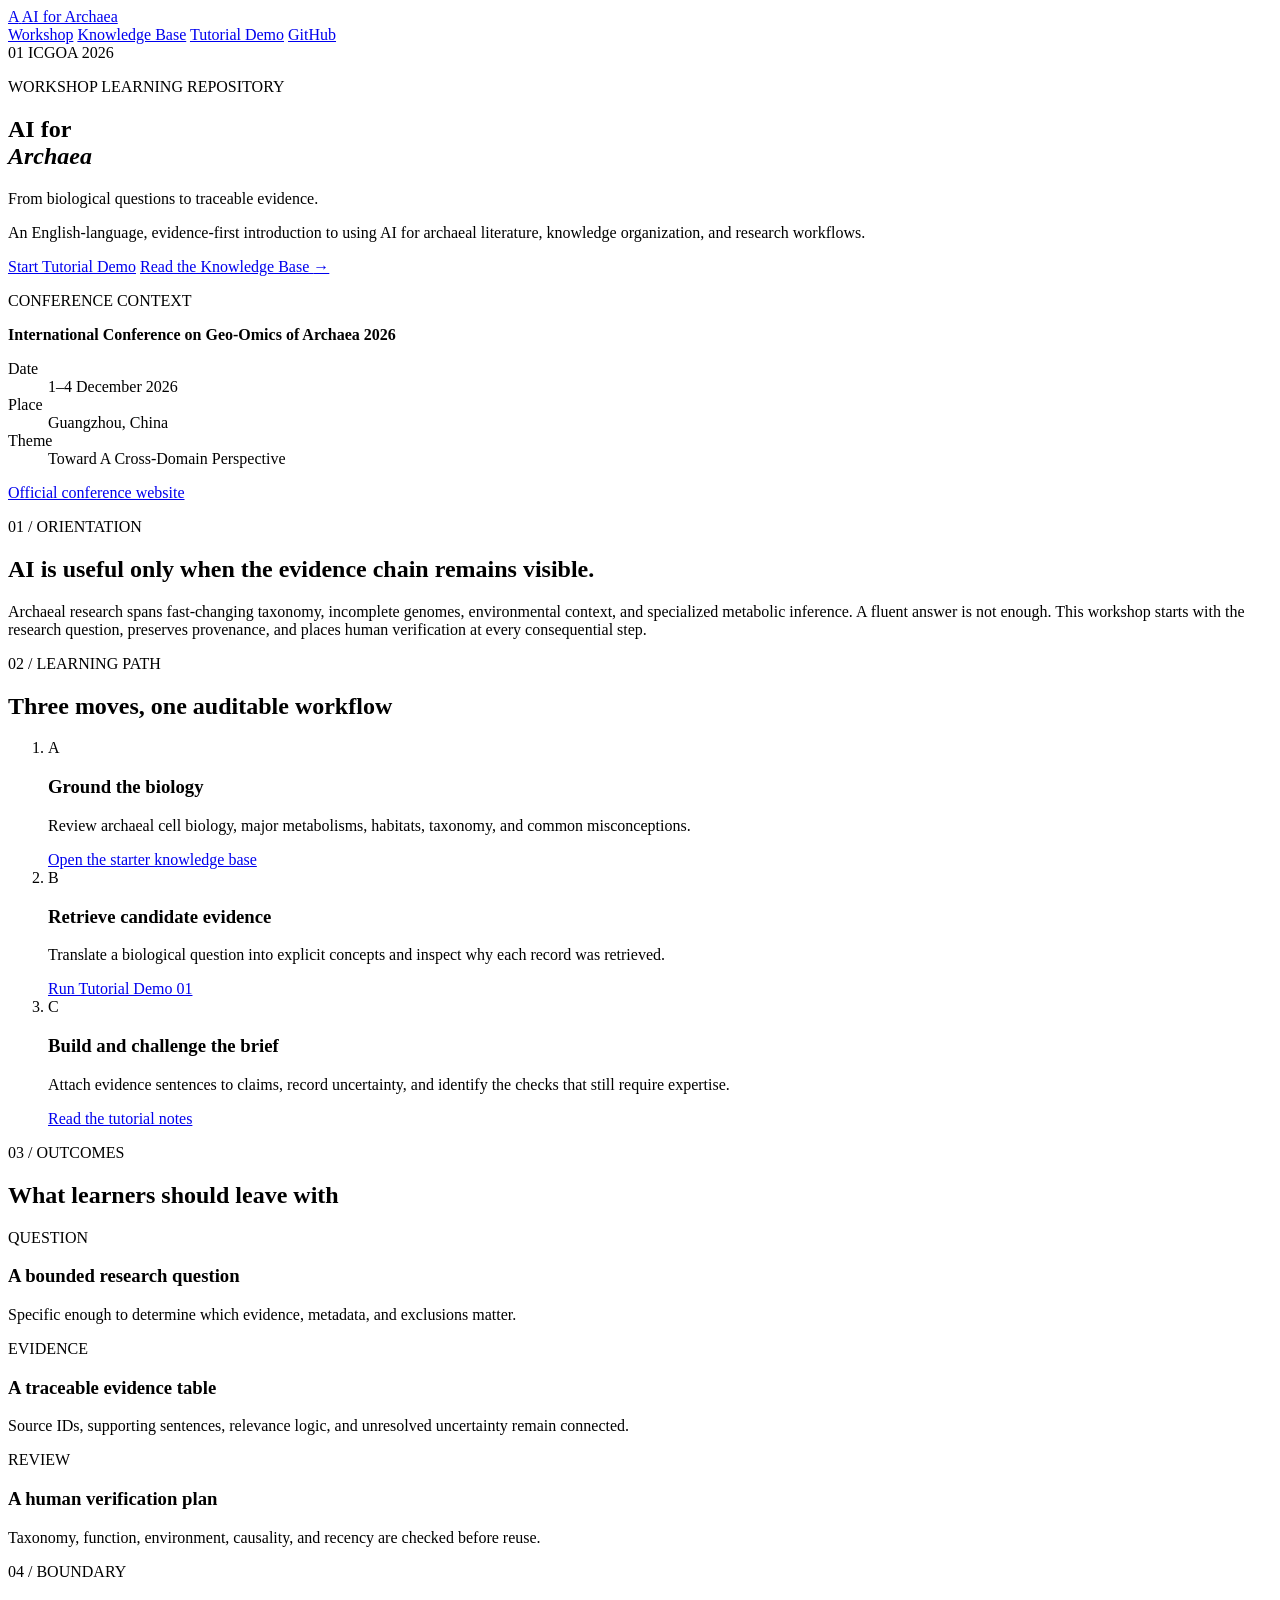
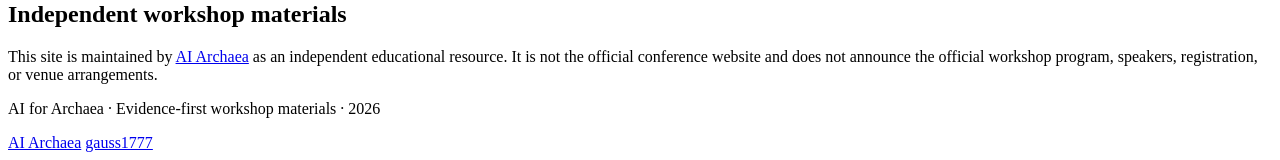
==== index.html @ 17622085 "Add workshop landing page" ====
<!doctype html>
<html lang="en">
<head>
  <meta charset="utf-8">
  <meta name="viewport" content="width=device-width, initial-scale=1">
  <meta name="description" content="AI for Archaea: an evidence-first workshop learning repository connected to the themes of ICGOA 2026.">
  <title>AI for Archaea · ICGOA 2026 Workshop</title>
  <link rel="stylesheet" href="assets/style.css">
</head>
<body>
  <header class="site-header">
    <a class="wordmark" href="index.html">
      <span class="wordmark-mark" aria-hidden="true">A</span>
      <span>AI for Archaea</span>
    </a>
    <nav aria-label="Primary navigation">
      <a class="current" href="index.html">Workshop</a>
      <a href="knowledge-base.html">Knowledge Base</a>
      <a href="tutorial-demo.html">Tutorial Demo</a>
      <a href="https://github.com/gauss1777/icgoa_2026_ai_for_archaea_workshop">GitHub</a>
    </nav>
  </header>

  <main>
    <section class="hero">
      <div class="hero-rail" aria-hidden="true">
        <span>01</span>
        <span>ICGOA 2026</span>
      </div>
      <div class="hero-copy">
        <p class="eyebrow">WORKSHOP LEARNING REPOSITORY</p>
        <h1>AI for<br><em>Archaea</em></h1>
        <p class="hero-lead">From biological questions to traceable evidence.</p>
        <p class="hero-summary">An English-language, evidence-first introduction to using AI for archaeal literature, knowledge organization, and research workflows.</p>
        <div class="hero-actions">
          <a class="button primary" href="tutorial-demo.html">Start Tutorial Demo</a>
          <a class="button text-button" href="knowledge-base.html">Read the Knowledge Base <span aria-hidden="true">→</span></a>
        </div>
      </div>
      <aside class="conference-note">
        <p class="note-label">CONFERENCE CONTEXT</p>
        <p><strong>International Conference on Geo-Omics of Archaea 2026</strong></p>
        <dl>
          <div><dt>Date</dt><dd>1–4 December 2026</dd></div>
          <div><dt>Place</dt><dd>Guangzhou, China</dd></div>
          <div><dt>Theme</dt><dd>Toward A Cross-Domain Perspective</dd></div>
        </dl>
        <a href="https://www.icgoa2026.com/">Official conference website</a>
      </aside>
    </section>

    <section class="manifesto section-shell">
      <p class="section-number">01 / ORIENTATION</p>
      <div>
        <h2>AI is useful only when the evidence chain remains visible.</h2>
        <p>Archaeal research spans fast-changing taxonomy, incomplete genomes, environmental context, and specialized metabolic inference. A fluent answer is not enough. This workshop starts with the research question, preserves provenance, and places human verification at every consequential step.</p>
      </div>
    </section>

    <section class="learning-path section-shell">
      <p class="section-number">02 / LEARNING PATH</p>
      <div>
        <h2>Three moves, one auditable workflow</h2>
        <ol class="path-list">
          <li>
            <span class="path-index">A</span>
            <div>
              <h3>Ground the biology</h3>
              <p>Review archaeal cell biology, major metabolisms, habitats, taxonomy, and common misconceptions.</p>
              <a href="knowledge-base.html">Open the starter knowledge base</a>
            </div>
          </li>
          <li>
            <span class="path-index">B</span>
            <div>
              <h3>Retrieve candidate evidence</h3>
              <p>Translate a biological question into explicit concepts and inspect why each record was retrieved.</p>
              <a href="tutorial-demo.html">Run Tutorial Demo 01</a>
            </div>
          </li>
          <li>
            <span class="path-index">C</span>
            <div>
              <h3>Build and challenge the brief</h3>
              <p>Attach evidence sentences to claims, record uncertainty, and identify the checks that still require expertise.</p>
              <a href="tutorials/demo-01-literature-triage/README.md">Read the tutorial notes</a>
            </div>
          </li>
        </ol>
      </div>
    </section>

    <section class="outcomes section-shell">
      <p class="section-number">03 / OUTCOMES</p>
      <div>
        <h2>What learners should leave with</h2>
        <div class="outcome-grid">
          <article>
            <span>QUESTION</span>
            <h3>A bounded research question</h3>
            <p>Specific enough to determine which evidence, metadata, and exclusions matter.</p>
          </article>
          <article>
            <span>EVIDENCE</span>
            <h3>A traceable evidence table</h3>
            <p>Source IDs, supporting sentences, relevance logic, and unresolved uncertainty remain connected.</p>
          </article>
          <article>
            <span>REVIEW</span>
            <h3>A human verification plan</h3>
            <p>Taxonomy, function, environment, causality, and recency are checked before reuse.</p>
          </article>
        </div>
      </div>
    </section>

    <section class="boundary section-shell">
      <p class="section-number">04 / BOUNDARY</p>
      <div>
        <h2>Independent workshop materials</h2>
        <p>This site is maintained by <a href="https://gauss1777.github.io/">AI Archaea</a> as an independent educational resource. It is not the official conference website and does not announce the official workshop program, speakers, registration, or venue arrangements.</p>
      </div>
    </section>
  </main>

  <footer>
    <p>AI for Archaea · Evidence-first workshop materials · 2026</p>
    <div>
      <a href="https://gauss1777.github.io/">AI Archaea</a>
      <a href="https://github.com/gauss1777">gauss1777</a>
    </div>
  </footer>
</body>
</html>
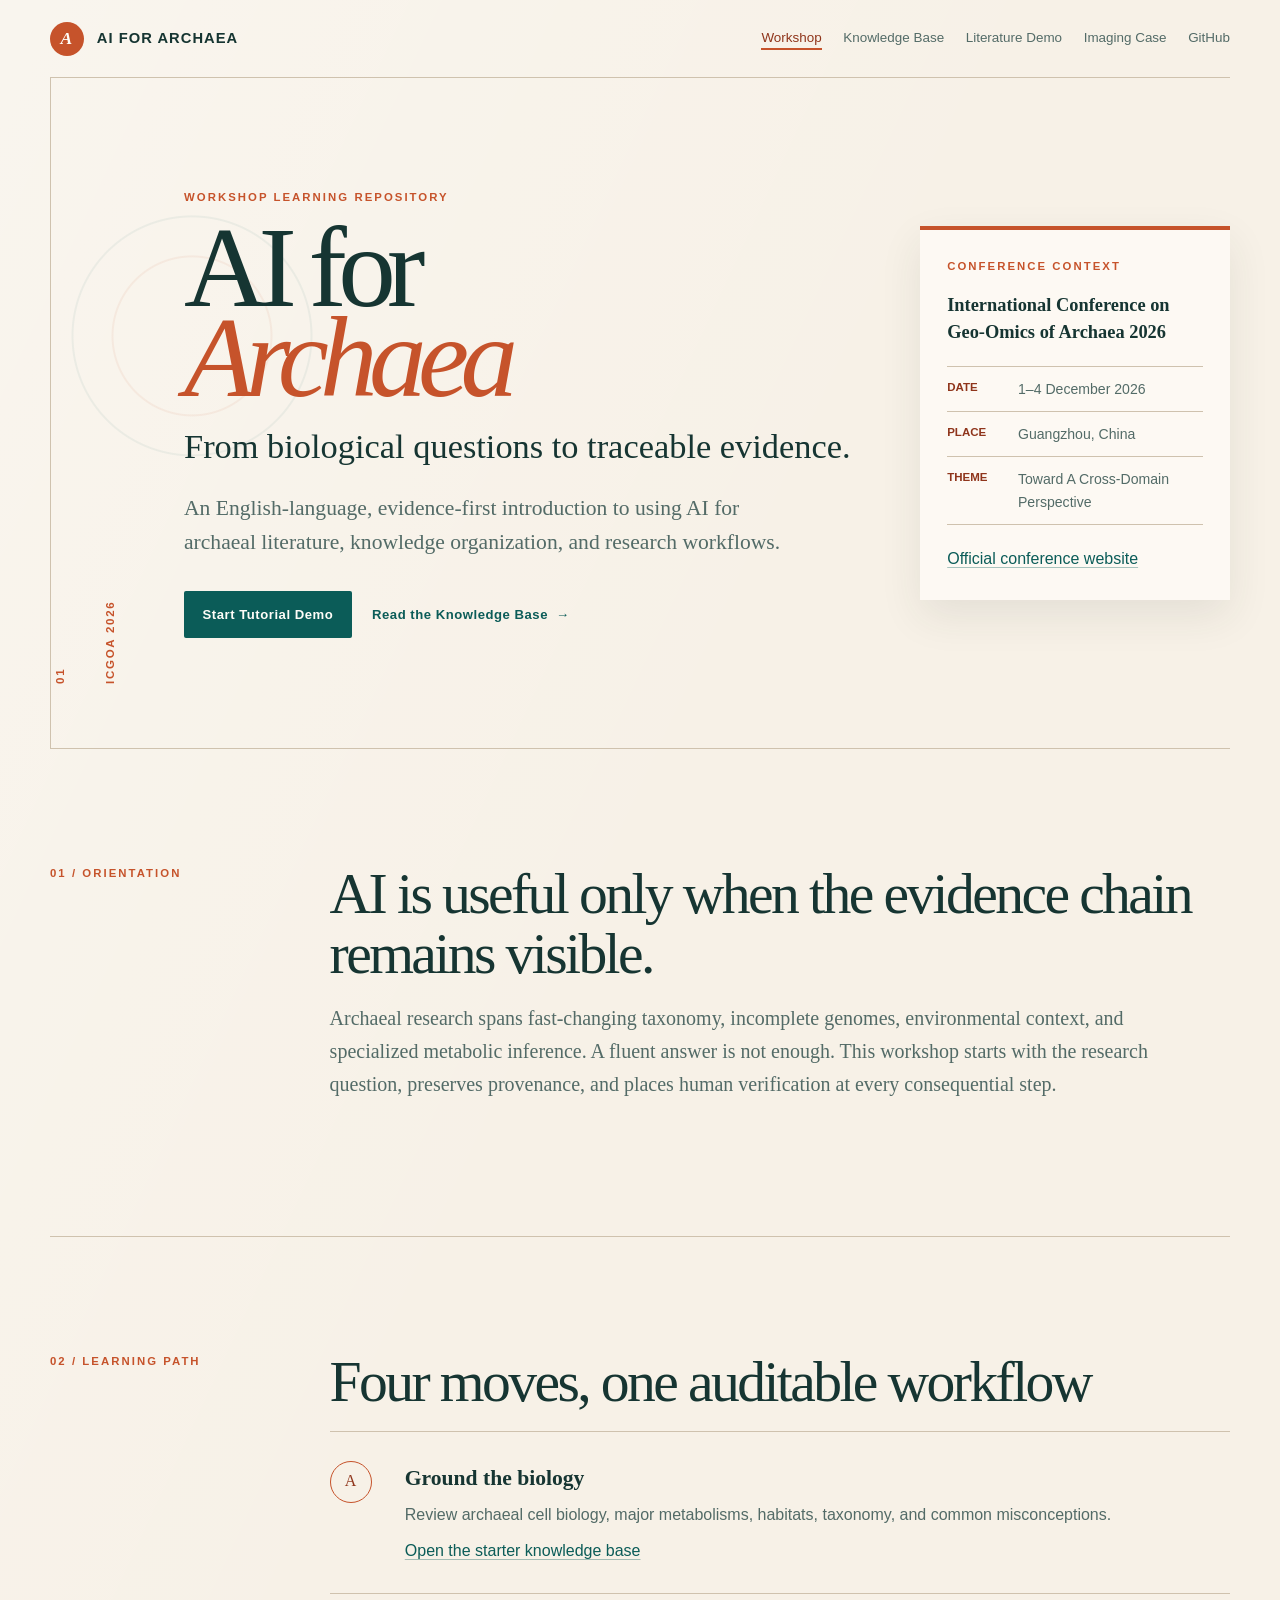
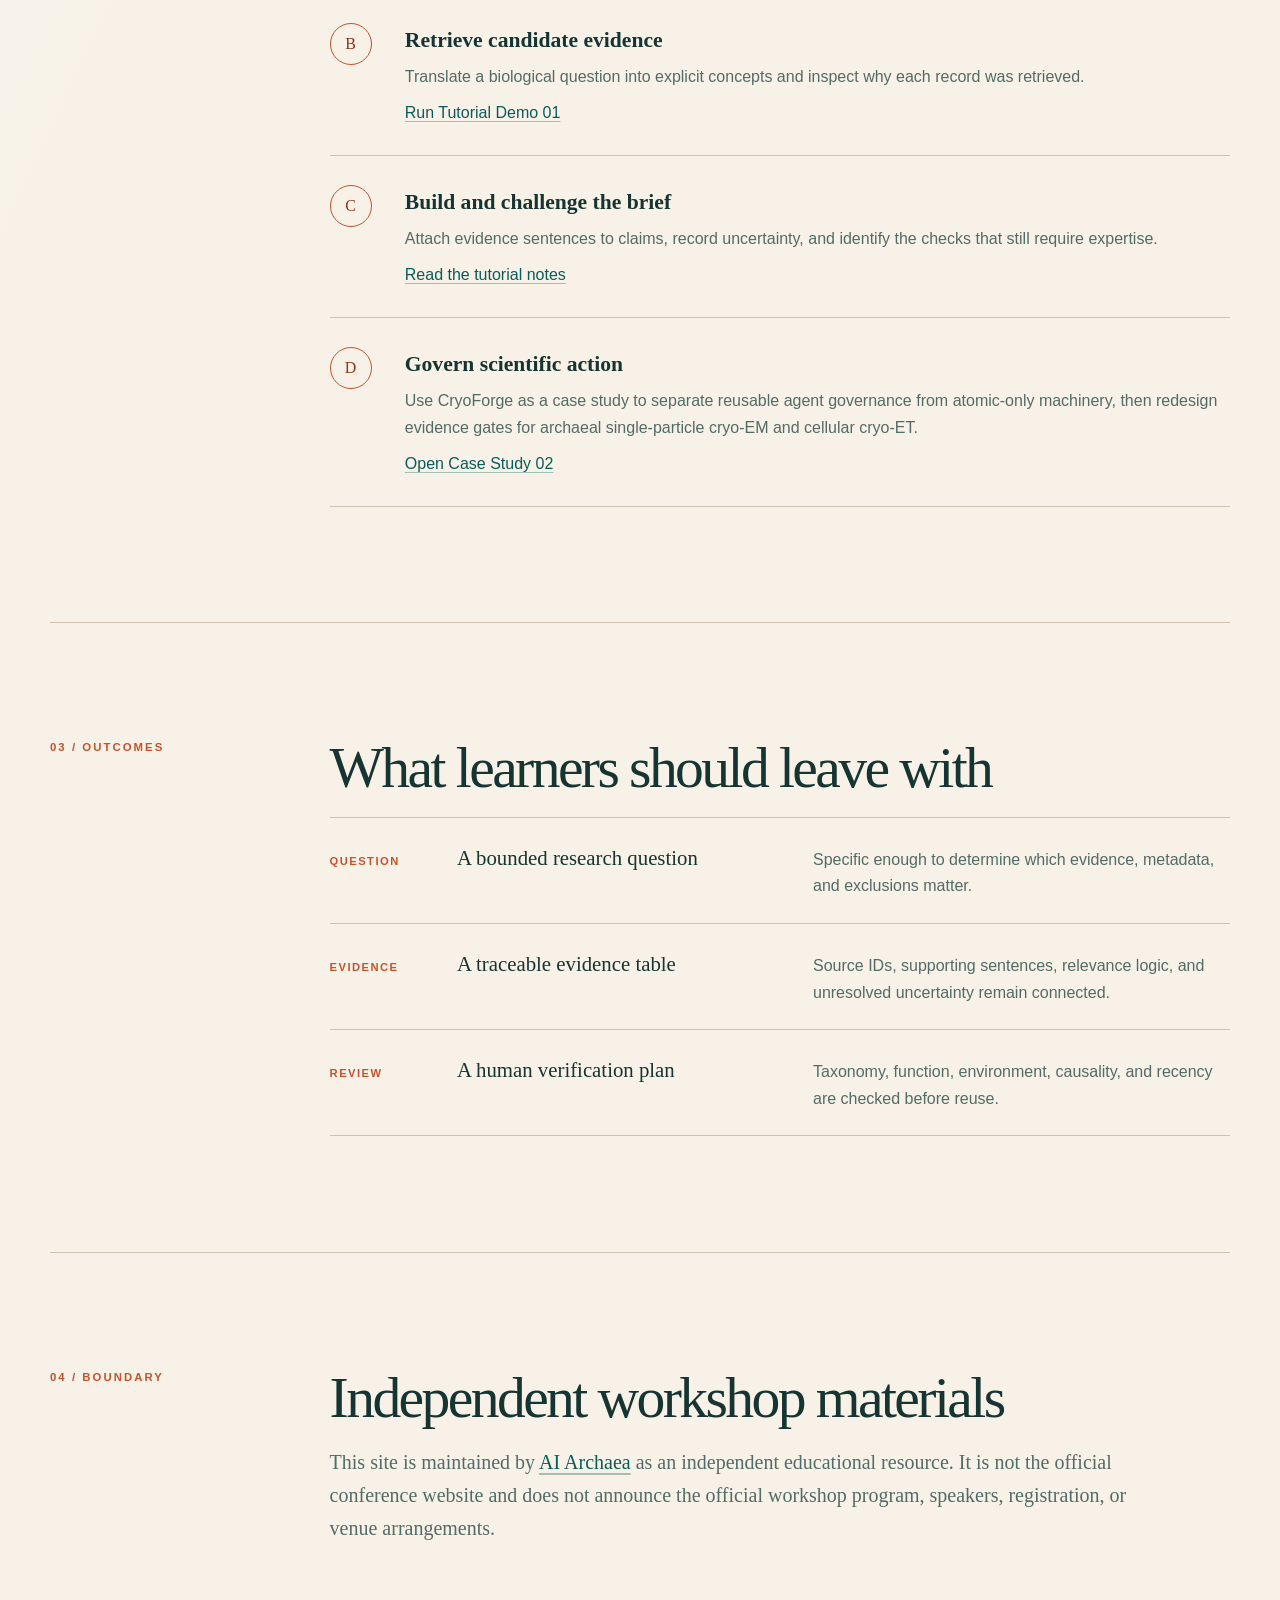
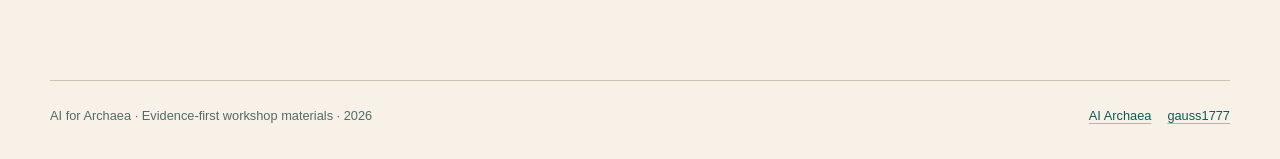
==== commit 26d80bb8: "Add evidence-gated archaeal imaging case study" ====
--- a/index.html
+++ b/index.html
@@ -16,7 +16,8 @@
     <nav aria-label="Primary navigation">
       <a class="current" href="index.html">Workshop</a>
       <a href="knowledge-base.html">Knowledge Base</a>
-      <a href="tutorial-demo.html">Tutorial Demo</a>
+      <a href="tutorial-demo.html">Literature Demo</a>
+      <a href="imaging-agent-case-study.html">Imaging Case</a>
       <a href="https://github.com/gauss1777/icgoa_2026_ai_for_archaea_workshop">GitHub</a>
     </nav>
   </header>
@@ -60,7 +61,7 @@
     <section class="learning-path section-shell">
       <p class="section-number">02 / LEARNING PATH</p>
       <div>
-        <h2>Three moves, one auditable workflow</h2>
+        <h2>Four moves, one auditable workflow</h2>
         <ol class="path-list">
           <li>
             <span class="path-index">A</span>
@@ -84,6 +85,14 @@
               <h3>Build and challenge the brief</h3>
               <p>Attach evidence sentences to claims, record uncertainty, and identify the checks that still require expertise.</p>
               <a href="tutorials/demo-01-literature-triage/README.md">Read the tutorial notes</a>
+            </div>
+          </li>
+          <li>
+            <span class="path-index">D</span>
+            <div>
+              <h3>Govern scientific action</h3>
+              <p>Use CryoForge as a case study to separate reusable agent governance from atomic-only machinery, then redesign evidence gates for archaeal single-particle cryo-EM and cellular cryo-ET.</p>
+              <a href="imaging-agent-case-study.html">Open Case Study 02</a>
             </div>
           </li>
         </ol>
--- a/assets/style.css
+++ b/assets/style.css
@@ -0,0 +1,1412 @@
+:root {
+  --ink: #163532;
+  --ink-soft: #536b67;
+  --paper: #f7f1e7;
+  --paper-deep: #eee3d3;
+  --white: #fffdf8;
+  --mineral: #c6532b;
+  --mineral-dark: #8f351b;
+  --line: #cfc2ae;
+  --sea: #0b5c58;
+  --sea-light: #dceae4;
+  --shadow: 0 16px 40px rgba(45, 55, 48, 0.09);
+  --content: 1180px;
+}
+
+* {
+  box-sizing: border-box;
+}
+
+html {
+  scroll-behavior: smooth;
+}
+
+body {
+  margin: 0;
+  color: var(--ink);
+  background:
+    radial-gradient(circle at 15% 10%, transparent 0 78px, rgba(198, 83, 43, 0.07) 79px 80px, transparent 81px 118px, rgba(11, 92, 88, 0.06) 119px 120px, transparent 121px),
+    linear-gradient(115deg, rgba(255, 255, 255, 0.3), transparent 38%),
+    var(--paper);
+  font: 16px/1.65 "Avenir Next", Avenir, "Segoe UI", sans-serif;
+  text-rendering: optimizeLegibility;
+}
+
+a {
+  color: var(--sea);
+  text-decoration-color: rgba(11, 92, 88, 0.35);
+  text-underline-offset: 0.2em;
+  transition: color 160ms ease, text-decoration-color 160ms ease;
+}
+
+a:hover {
+  color: var(--mineral-dark);
+  text-decoration-color: currentColor;
+}
+
+button,
+input,
+select,
+textarea {
+  font: inherit;
+}
+
+.site-header {
+  width: min(calc(100% - 3rem), var(--content));
+  min-height: 78px;
+  margin: 0 auto;
+  display: flex;
+  align-items: center;
+  justify-content: space-between;
+  gap: 2rem;
+  border-bottom: 1px solid var(--line);
+}
+
+.wordmark {
+  display: inline-flex;
+  align-items: center;
+  gap: 0.8rem;
+  color: var(--ink);
+  font-size: 0.92rem;
+  font-weight: 800;
+  letter-spacing: 0.07em;
+  text-decoration: none;
+  text-transform: uppercase;
+}
+
+.wordmark-mark {
+  width: 34px;
+  height: 34px;
+  display: grid;
+  place-items: center;
+  border-radius: 50%;
+  color: var(--white);
+  background: var(--mineral);
+  font-family: Georgia, serif;
+  font-size: 1.1rem;
+  font-style: italic;
+}
+
+.site-header nav {
+  display: flex;
+  flex-wrap: wrap;
+  justify-content: flex-end;
+  gap: 0.45rem 1.35rem;
+  font-size: 0.84rem;
+}
+
+.site-header nav a {
+  color: var(--ink-soft);
+  text-decoration: none;
+}
+
+.site-header nav a:hover,
+.site-header nav a.current {
+  color: var(--mineral-dark);
+}
+
+.site-header nav a.current {
+  box-shadow: inset 0 -2px 0 var(--mineral);
+}
+
+.hero {
+  width: min(calc(100% - 3rem), var(--content));
+  min-height: 670px;
+  margin: 0 auto;
+  display: grid;
+  grid-template-columns: 70px minmax(0, 1fr) 310px;
+  gap: clamp(2rem, 5vw, 5rem);
+  align-items: center;
+  animation: rise 560ms cubic-bezier(.2, .7, .2, 1) both;
+}
+
+.hero-rail {
+  align-self: stretch;
+  padding: 4rem 0;
+  border-right: 1px solid var(--line);
+  display: flex;
+  flex-direction: column;
+  justify-content: space-between;
+  color: var(--mineral);
+  font-size: 0.72rem;
+  font-weight: 800;
+  letter-spacing: 0.15em;
+  writing-mode: vertical-rl;
+  transform: rotate(180deg);
+}
+
+.eyebrow,
+.note-label,
+.section-number {
+  margin: 0 0 1rem;
+  color: var(--mineral);
+  font-size: 0.71rem;
+  font-weight: 850;
+  letter-spacing: 0.18em;
+}
+
+h1,
+h2,
+h3,
+p {
+  margin-top: 0;
+}
+
+h1,
+h2 {
+  font-family: Georgia, "Times New Roman", serif;
+  font-weight: 500;
+}
+
+.hero h1 {
+  max-width: 700px;
+  margin-bottom: 1rem;
+  font-size: clamp(4.2rem, 9vw, 8.3rem);
+  letter-spacing: -0.075em;
+  line-height: 0.78;
+}
+
+.hero h1 em {
+  color: var(--mineral);
+  font-weight: 500;
+}
+
+.hero-lead {
+  margin-bottom: 1rem;
+  color: var(--ink);
+  font-family: Georgia, "Times New Roman", serif;
+  font-size: clamp(1.45rem, 3vw, 2.15rem);
+}
+
+.hero-summary {
+  max-width: 720px;
+  color: var(--ink-soft);
+  font-family: Georgia, "Times New Roman", serif;
+  font-size: clamp(1.12rem, 2vw, 1.35rem);
+  line-height: 1.58;
+}
+
+.hero-copy .hero-summary {
+  max-width: 610px;
+}
+
+.hero-actions,
+.demo-actions {
+  margin-top: 2rem;
+  display: flex;
+  flex-wrap: wrap;
+  align-items: center;
+  gap: 0.8rem 1.2rem;
+}
+
+.button {
+  min-height: 46px;
+  padding: 0.72rem 1.1rem;
+  border: 1px solid transparent;
+  border-radius: 2px;
+  display: inline-flex;
+  align-items: center;
+  justify-content: center;
+  gap: 0.5rem;
+  font-size: 0.82rem;
+  font-weight: 800;
+  letter-spacing: 0.04em;
+  text-decoration: none;
+  cursor: pointer;
+  transition: transform 160ms ease, background 160ms ease, border-color 160ms ease;
+}
+
+.button:hover {
+  transform: translateY(-2px);
+}
+
+.button.primary {
+  color: var(--white);
+  background: var(--sea);
+}
+
+.button.primary:hover {
+  color: var(--white);
+  background: var(--mineral-dark);
+}
+
+.button.secondary {
+  color: var(--ink);
+  border-color: var(--line);
+  background: transparent;
+}
+
+.button.text-button {
+  color: var(--sea);
+  padding-inline: 0;
+}
+
+.button:disabled {
+  opacity: 0.5;
+  cursor: not-allowed;
+  transform: none;
+}
+
+.conference-note {
+  padding: 1.7rem;
+  border-top: 4px solid var(--mineral);
+  background: rgba(255, 253, 248, 0.72);
+  box-shadow: var(--shadow);
+}
+
+.conference-note > p:nth-child(2) {
+  font-family: Georgia, "Times New Roman", serif;
+  font-size: 1.15rem;
+  line-height: 1.45;
+}
+
+.conference-note dl {
+  margin: 1.3rem 0;
+  border-top: 1px solid var(--line);
+}
+
+.conference-note dl div {
+  padding: 0.65rem 0;
+  border-bottom: 1px solid var(--line);
+  display: grid;
+  grid-template-columns: 58px 1fr;
+  gap: 0.8rem;
+}
+
+.conference-note dt {
+  color: var(--mineral-dark);
+  font-size: 0.72rem;
+  font-weight: 800;
+  text-transform: uppercase;
+}
+
+.conference-note dd {
+  margin: 0;
+  color: var(--ink-soft);
+  font-size: 0.88rem;
+}
+
+.section-shell {
+  width: min(calc(100% - 3rem), var(--content));
+  margin: 0 auto;
+  padding: clamp(4rem, 9vw, 7.5rem) 0;
+  border-top: 1px solid var(--line);
+  display: grid;
+  grid-template-columns: 190px 1fr;
+  gap: clamp(2rem, 7vw, 7rem);
+}
+
+.section-shell h2,
+.kb-content h2,
+.demo-step h2,
+.reflection h2 {
+  margin-bottom: 1.2rem;
+  font-size: clamp(2rem, 4.5vw, 3.9rem);
+  letter-spacing: -0.045em;
+  line-height: 1.03;
+}
+
+.manifesto > div > p,
+.boundary > div > p {
+  max-width: 820px;
+  color: var(--ink-soft);
+  font-family: Georgia, "Times New Roman", serif;
+  font-size: 1.25rem;
+}
+
+.path-list {
+  margin: 0;
+  padding: 0;
+  list-style: none;
+  border-top: 1px solid var(--line);
+}
+
+.path-list li {
+  padding: 1.8rem 0;
+  border-bottom: 1px solid var(--line);
+  display: grid;
+  grid-template-columns: 56px 1fr;
+  gap: 1.2rem;
+}
+
+.path-index {
+  width: 42px;
+  height: 42px;
+  display: grid;
+  place-items: center;
+  border: 1px solid var(--mineral);
+  border-radius: 50%;
+  color: var(--mineral-dark);
+  font-family: Georgia, serif;
+}
+
+.path-list h3 {
+  margin-bottom: 0.35rem;
+  font-family: Georgia, serif;
+  font-size: 1.35rem;
+}
+
+.path-list p {
+  margin-bottom: 0.6rem;
+  color: var(--ink-soft);
+}
+
+.outcome-grid {
+  border-top: 1px solid var(--line);
+}
+
+.outcome-grid article {
+  padding: 1.45rem 0;
+  border-bottom: 1px solid var(--line);
+  display: grid;
+  grid-template-columns: 105px minmax(220px, 0.8fr) 1fr;
+  gap: 1.4rem;
+  align-items: baseline;
+}
+
+.outcome-grid span {
+  color: var(--mineral);
+  font-size: 0.7rem;
+  font-weight: 850;
+  letter-spacing: 0.13em;
+}
+
+.outcome-grid h3 {
+  font-family: Georgia, serif;
+  font-size: 1.3rem;
+  font-weight: 500;
+}
+
+.outcome-grid p {
+  margin: 0;
+  color: var(--ink-soft);
+}
+
+.reading-page,
+.demo-page {
+  width: min(calc(100% - 3rem), 1040px);
+  margin: 0 auto;
+  padding: clamp(4rem, 8vw, 7rem) 0;
+  animation: rise 480ms cubic-bezier(.2, .7, .2, 1) both;
+}
+
+.page-intro {
+  max-width: 900px;
+  margin-bottom: 3rem;
+}
+
+.page-intro h1 {
+  margin-bottom: 1.3rem;
+  font-size: clamp(3rem, 7vw, 6.5rem);
+  letter-spacing: -0.065em;
+  line-height: 0.92;
+}
+
+.jump-nav {
+  position: sticky;
+  z-index: 5;
+  top: 0;
+  margin-bottom: 4rem;
+  padding: 0.85rem 0;
+  border-block: 1px solid var(--line);
+  display: flex;
+  flex-wrap: wrap;
+  gap: 0.35rem 1.25rem;
+  background: color-mix(in srgb, var(--paper) 92%, transparent);
+  backdrop-filter: blur(10px);
+  font-size: 0.82rem;
+}
+
+.jump-nav a {
+  text-decoration: none;
+}
+
+.kb-section {
+  padding: 4rem 0;
+  border-top: 1px solid var(--line);
+  display: grid;
+  grid-template-columns: 170px 1fr;
+  gap: 3rem;
+  scroll-margin-top: 70px;
+}
+
+.kb-label span,
+.step-marker span {
+  color: var(--mineral);
+  font-family: Georgia, serif;
+  font-size: 2rem;
+}
+
+.kb-label p,
+.step-marker p {
+  margin-top: 0.25rem;
+  color: var(--ink-soft);
+  font-size: 0.68rem;
+  font-weight: 850;
+  letter-spacing: 0.14em;
+}
+
+.kb-content > p {
+  color: var(--ink-soft);
+}
+
+.fact-pair {
+  margin: 1.6rem 0;
+  display: grid;
+  grid-template-columns: 1fr 1fr;
+  border: 1px solid var(--line);
+}
+
+.fact-pair > div {
+  padding: 1.3rem;
+}
+
+.fact-pair > div + div {
+  border-left: 1px solid var(--line);
+}
+
+.fact-pair h3,
+.term-grid h3 {
+  color: var(--mineral-dark);
+  font-family: Georgia, serif;
+  font-size: 1.15rem;
+}
+
+.fact-pair p,
+.fact-pair li,
+.term-grid p {
+  color: var(--ink-soft);
+}
+
+.caution {
+  padding: 1rem 1.2rem;
+  border-left: 4px solid var(--mineral);
+  background: rgba(255, 253, 248, 0.65);
+}
+
+.evidence-list {
+  padding-left: 1.2rem;
+}
+
+.evidence-list li {
+  margin-bottom: 0.85rem;
+  color: var(--ink-soft);
+}
+
+.term-grid {
+  display: grid;
+  grid-template-columns: 1fr 1fr;
+  gap: 0;
+  border-top: 1px solid var(--line);
+  border-left: 1px solid var(--line);
+}
+
+.term-grid article {
+  padding: 1.25rem;
+  border-right: 1px solid var(--line);
+  border-bottom: 1px solid var(--line);
+}
+
+.checklist {
+  padding: 0;
+  list-style: none;
+}
+
+.checklist li {
+  padding: 0.75rem 0;
+  border-bottom: 1px solid var(--line);
+  display: grid;
+  grid-template-columns: 38px 1fr;
+  gap: 0.7rem;
+  color: var(--ink-soft);
+}
+
+.checklist span {
+  color: var(--mineral);
+  font-family: Georgia, serif;
+  font-size: 1.2rem;
+}
+
+table {
+  width: 100%;
+  border-collapse: collapse;
+  font-size: 0.9rem;
+}
+
+th,
+td {
+  padding: 0.8rem;
+  border-bottom: 1px solid var(--line);
+  text-align: left;
+  vertical-align: top;
+}
+
+th {
+  color: var(--mineral-dark);
+  font-size: 0.72rem;
+  letter-spacing: 0.08em;
+  text-transform: uppercase;
+}
+
+td {
+  color: var(--ink-soft);
+}
+
+td:first-child {
+  color: var(--ink);
+  font-weight: 750;
+}
+
+.glossary {
+  border-top: 1px solid var(--line);
+}
+
+.glossary > div {
+  padding: 0.8rem 0;
+  border-bottom: 1px solid var(--line);
+  display: grid;
+  grid-template-columns: 150px 1fr;
+  gap: 1rem;
+}
+
+.glossary dt {
+  color: var(--mineral-dark);
+  font-weight: 800;
+}
+
+.glossary dd {
+  margin: 0;
+  color: var(--ink-soft);
+}
+
+.resource-list {
+  margin: 0;
+  padding: 0;
+  border-top: 1px solid var(--line);
+  list-style: none;
+}
+
+.resource-list li {
+  padding: 0.8rem 0;
+  border-bottom: 1px solid var(--line);
+  display: grid;
+  grid-template-columns: minmax(180px, 0.7fr) 1fr;
+  gap: 1rem;
+}
+
+.resource-list span,
+.revision-note {
+  color: var(--ink-soft);
+}
+
+.demo-disclosure {
+  margin-bottom: 4rem;
+  padding: 1.2rem 1.4rem;
+  border-left: 4px solid var(--mineral);
+  background: rgba(255, 253, 248, 0.72);
+}
+
+.demo-disclosure strong {
+  color: var(--mineral-dark);
+}
+
+.demo-disclosure p {
+  margin: 0.25rem 0 0;
+  color: var(--ink-soft);
+}
+
+.demo-step {
+  padding: 4rem 0;
+  border-top: 1px solid var(--line);
+  display: grid;
+  grid-template-columns: 150px 1fr;
+  gap: 2.5rem;
+}
+
+.demo-step label:not(.check-option),
+.demo-step legend {
+  display: block;
+  margin: 1.2rem 0 0.45rem;
+  color: var(--ink);
+  font-size: 0.76rem;
+  font-weight: 850;
+  letter-spacing: 0.08em;
+  text-transform: uppercase;
+}
+
+select,
+textarea {
+  width: 100%;
+  border: 1px solid var(--line);
+  border-radius: 2px;
+  color: var(--ink);
+  background: var(--white);
+}
+
+select {
+  min-height: 46px;
+  padding: 0 0.8rem;
+}
+
+textarea {
+  padding: 0.8rem;
+  resize: vertical;
+}
+
+select:focus,
+textarea:focus,
+button:focus-visible,
+a:focus-visible {
+  outline: 3px solid rgba(198, 83, 43, 0.28);
+  outline-offset: 2px;
+}
+
+fieldset {
+  margin: 1.4rem 0 0;
+  padding: 1rem 1.1rem;
+  border: 1px solid var(--line);
+}
+
+.check-option {
+  margin-right: 1rem;
+  display: inline-flex;
+  align-items: center;
+  gap: 0.4rem;
+  color: var(--ink-soft);
+  font-size: 0.88rem;
+}
+
+.step-help {
+  color: var(--ink-soft);
+}
+
+.results,
+.brief-output {
+  margin-top: 1.2rem;
+}
+
+.empty-state {
+  padding: 1.4rem;
+  border: 1px dashed var(--line);
+  color: var(--ink-soft);
+}
+
+.result-record {
+  margin-bottom: 1rem;
+  padding: 1.2rem;
+  border: 1px solid var(--line);
+  background: rgba(255, 253, 248, 0.68);
+}
+
+.result-head {
+  display: flex;
+  justify-content: space-between;
+  gap: 1rem;
+}
+
+.result-head h3 {
+  margin-bottom: 0.35rem;
+  font-family: Georgia, serif;
+  font-size: 1.2rem;
+}
+
+.score {
+  color: var(--mineral-dark);
+  font-size: 0.74rem;
+  font-weight: 850;
+  white-space: nowrap;
+}
+
+.record-meta,
+.matched-terms {
+  color: var(--ink-soft);
+  font-size: 0.78rem;
+}
+
+.evidence-sentence {
+  margin: 0.85rem 0;
+  padding-left: 1rem;
+  border-left: 3px solid var(--sea);
+  color: var(--ink);
+  font-family: Georgia, serif;
+}
+
+.brief-card {
+  padding: 1.4rem;
+  border-top: 4px solid var(--sea);
+  background: var(--white);
+  box-shadow: var(--shadow);
+}
+
+.brief-card h3 {
+  font-family: Georgia, serif;
+  font-size: 1.45rem;
+}
+
+.brief-card h4 {
+  margin: 1.2rem 0 0.35rem;
+  color: var(--mineral-dark);
+  font-size: 0.76rem;
+  letter-spacing: 0.08em;
+  text-transform: uppercase;
+}
+
+.brief-card ul {
+  padding-left: 1.2rem;
+}
+
+.prompt-preview {
+  max-height: 480px;
+  overflow: auto;
+  padding: 1.2rem;
+  border: 1px solid var(--line);
+  color: #dceae4;
+  background: var(--ink);
+  font: 0.82rem/1.6 "SFMono-Regular", Consolas, monospace;
+  white-space: pre-wrap;
+}
+
+.reflection {
+  margin-top: 3rem;
+  padding: 3rem;
+  color: var(--white);
+  background: var(--sea);
+}
+
+.reflection .section-number {
+  color: #f3b79f;
+}
+
+.reflection ul {
+  margin-bottom: 0;
+  padding-left: 1.2rem;
+  columns: 2;
+  column-gap: 3rem;
+}
+
+.reflection li {
+  margin-bottom: 0.8rem;
+  break-inside: avoid;
+}
+
+.imaging-case-page {
+  max-width: 1120px;
+}
+
+.source-boundary {
+  border-left-color: var(--sea);
+}
+
+.case-section {
+  padding: 4.5rem 0;
+  border-top: 1px solid var(--line);
+  display: grid;
+  grid-template-columns: 150px minmax(0, 1fr);
+  gap: 2.5rem;
+  scroll-margin-top: 70px;
+}
+
+.case-label span {
+  color: var(--mineral);
+  font-family: Georgia, serif;
+  font-size: 2rem;
+}
+
+.case-label p {
+  margin-top: 0.25rem;
+  color: var(--ink-soft);
+  font-size: 0.68rem;
+  font-weight: 850;
+  letter-spacing: 0.14em;
+}
+
+.case-content h2 {
+  margin-bottom: 1.2rem;
+  font-size: clamp(2rem, 4.5vw, 3.9rem);
+  letter-spacing: -0.045em;
+  line-height: 1.03;
+}
+
+.lead-judgment {
+  max-width: 850px;
+  color: var(--ink-soft);
+  font-family: Georgia, "Times New Roman", serif;
+  font-size: 1.22rem;
+}
+
+.verdict-grid,
+.atomic-grid,
+.contract-grid {
+  margin: 2rem 0;
+  display: grid;
+  grid-template-columns: repeat(3, minmax(0, 1fr));
+  gap: 1px;
+  border: 1px solid var(--line);
+  background: var(--line);
+}
+
+.verdict-card,
+.atomic-grid article,
+.contract-grid article {
+  padding: 1.35rem;
+  background: var(--white);
+}
+
+.verdict-card {
+  border-top: 4px solid var(--sea);
+}
+
+.verdict-card.redesign {
+  border-top-color: var(--mineral);
+}
+
+.verdict-card.do-not-transfer {
+  border-top-color: var(--ink-soft);
+}
+
+.verdict-card > span,
+.pilot-rank,
+.feedback-kicker {
+  color: var(--mineral-dark);
+  font-size: 0.68rem;
+  font-weight: 850;
+  letter-spacing: 0.12em;
+}
+
+.verdict-card h3,
+.atomic-grid h3,
+.contract-grid h3,
+.pilot-list h4 {
+  margin: 0.45rem 0 0.55rem;
+  font-family: Georgia, serif;
+  font-size: 1.25rem;
+  font-weight: 500;
+}
+
+.verdict-card p,
+.atomic-grid p,
+.contract-grid p,
+.pilot-list p {
+  margin-bottom: 0;
+  color: var(--ink-soft);
+  font-size: 0.9rem;
+}
+
+.agent-loop {
+  margin: 2rem 0;
+  padding: 0;
+  border-top: 1px solid var(--line);
+  list-style: none;
+}
+
+.agent-loop li {
+  padding: 1.1rem 0;
+  border-bottom: 1px solid var(--line);
+  display: grid;
+  grid-template-columns: 48px minmax(0, 1fr);
+  gap: 1rem;
+}
+
+.agent-loop li > span,
+.contract-grid article > span {
+  color: var(--mineral);
+  font-family: Georgia, serif;
+  font-size: 1.45rem;
+}
+
+.agent-loop h3 {
+  margin-bottom: 0.2rem;
+  font-family: Georgia, serif;
+  font-size: 1.2rem;
+}
+
+.agent-loop p {
+  margin: 0;
+  color: var(--ink-soft);
+}
+
+.principle-strip {
+  display: grid;
+  grid-template-columns: repeat(3, minmax(0, 1fr));
+  border: 1px solid var(--line);
+}
+
+.principle-strip p {
+  margin: 0;
+  padding: 1rem;
+}
+
+.principle-strip p + p {
+  border-left: 1px solid var(--line);
+}
+
+.principle-strip strong,
+.principle-strip span {
+  display: block;
+}
+
+.principle-strip strong {
+  color: var(--mineral-dark);
+  font-family: Georgia, serif;
+}
+
+.principle-strip span {
+  margin-top: 0.35rem;
+  color: var(--ink-soft);
+  font-size: 0.82rem;
+}
+
+.table-scroll {
+  overflow-x: auto;
+  border: 1px solid var(--line);
+}
+
+.transfer-table {
+  min-width: 820px;
+}
+
+.transfer-table th,
+.transfer-table td {
+  border-right: 1px solid var(--line);
+}
+
+.transfer-table th:last-child,
+.transfer-table td:last-child {
+  border-right: 0;
+}
+
+.transfer-table tbody tr:last-child td {
+  border-bottom: 0;
+}
+
+.atomic-grid {
+  grid-template-columns: repeat(2, minmax(0, 1fr));
+}
+
+.decision-lab label:not(.decision-option),
+.decision-lab legend {
+  display: block;
+  margin: 1.2rem 0 0.45rem;
+  color: var(--ink);
+  font-size: 0.76rem;
+  font-weight: 850;
+  letter-spacing: 0.08em;
+  text-transform: uppercase;
+}
+
+.scenario-card {
+  margin: 1.2rem 0;
+  padding: 1.5rem;
+  border-top: 4px solid var(--sea);
+  background: var(--white);
+  box-shadow: var(--shadow);
+}
+
+.scenario-head {
+  display: flex;
+  justify-content: space-between;
+  gap: 1rem;
+}
+
+.scenario-workflow,
+.scenario-stage {
+  color: var(--mineral-dark);
+  font-size: 0.7rem;
+  font-weight: 850;
+  letter-spacing: 0.1em;
+  text-transform: uppercase;
+}
+
+.scenario-card h3 {
+  margin-bottom: 0.6rem;
+  font-family: Georgia, serif;
+  font-size: 1.55rem;
+  font-weight: 500;
+}
+
+.scenario-proposal {
+  color: var(--ink-soft);
+  font-family: Georgia, serif;
+  font-size: 1.05rem;
+}
+
+.evidence-ledger {
+  margin-top: 1.3rem;
+  padding-top: 1.1rem;
+  border-top: 1px solid var(--line);
+}
+
+.evidence-ledger h4 {
+  margin: 0 0 0.5rem;
+  color: var(--mineral-dark);
+  font-size: 0.72rem;
+  letter-spacing: 0.08em;
+  text-transform: uppercase;
+}
+
+.evidence-ledger dl {
+  margin: 0;
+}
+
+.evidence-ledger dl > div {
+  padding: 0.65rem 0;
+  border-bottom: 1px solid var(--line);
+  display: grid;
+  grid-template-columns: 145px minmax(0, 1fr);
+  gap: 1rem;
+}
+
+.evidence-ledger dt {
+  color: var(--ink);
+  font-weight: 750;
+}
+
+.evidence-ledger dd {
+  margin: 0;
+  color: var(--ink-soft);
+}
+
+.decision-options {
+  display: grid;
+  grid-template-columns: repeat(2, minmax(0, 1fr));
+  gap: 0;
+}
+
+.decision-option {
+  padding: 0.85rem;
+  border: 1px solid var(--line);
+  display: flex;
+  align-items: flex-start;
+  gap: 0.55rem;
+  color: var(--ink-soft);
+}
+
+.decision-option:nth-of-type(even) {
+  border-left: 0;
+}
+
+.decision-option:nth-of-type(n + 3) {
+  border-top: 0;
+}
+
+.decision-option strong {
+  color: var(--ink);
+}
+
+.decision-feedback {
+  margin-top: 1rem;
+}
+
+.feedback-card {
+  padding: 1.35rem;
+  border-left: 4px solid var(--sea);
+  background: var(--sea-light);
+}
+
+.feedback-card.reconsider {
+  border-left-color: var(--mineral);
+  background: rgba(198, 83, 43, 0.08);
+}
+
+.feedback-card h3 {
+  margin: 0.35rem 0 0.55rem;
+  font-family: Georgia, serif;
+  font-size: 1.5rem;
+}
+
+.feedback-card p:last-child {
+  margin-bottom: 0;
+}
+
+.feedback-lesson {
+  color: var(--ink-soft);
+}
+
+.contract-grid {
+  grid-template-columns: repeat(2, minmax(0, 1fr));
+}
+
+.subsection-heading {
+  margin: 3rem 0 1rem;
+  font-family: Georgia, serif;
+  font-size: 1.8rem;
+  font-weight: 500;
+}
+
+.pilot-list {
+  border-top: 1px solid var(--line);
+}
+
+.pilot-list article {
+  padding: 1.25rem 0;
+  border-bottom: 1px solid var(--line);
+  display: grid;
+  grid-template-columns: 150px 220px minmax(0, 1fr);
+  gap: 1rem;
+  align-items: baseline;
+}
+
+.pilot-list h4,
+.pilot-list p {
+  margin: 0;
+}
+
+.session-plan {
+  margin: 2rem 0;
+  padding: 0;
+  border-top: 1px solid var(--line);
+  list-style: none;
+}
+
+.session-plan li {
+  padding: 1rem 0;
+  border-bottom: 1px solid var(--line);
+  display: grid;
+  grid-template-columns: 100px minmax(0, 1fr);
+  gap: 1rem;
+}
+
+.session-plan time {
+  color: var(--mineral-dark);
+  font-weight: 800;
+}
+
+.session-plan h3 {
+  margin-bottom: 0.2rem;
+  font-family: Georgia, serif;
+  font-size: 1.15rem;
+}
+
+.session-plan p {
+  margin: 0;
+  color: var(--ink-soft);
+}
+
+.learning-output {
+  padding: 1.2rem 1.4rem;
+  border-left: 4px solid var(--mineral);
+  background: rgba(255, 253, 248, 0.72);
+}
+
+.learning-output strong {
+  color: var(--mineral-dark);
+}
+
+.learning-output p {
+  margin: 0.25rem 0 0;
+  color: var(--ink-soft);
+}
+
+.source-list {
+  padding-left: 1.4rem;
+}
+
+.source-list li {
+  margin-bottom: 0.9rem;
+  padding-left: 0.35rem;
+}
+
+.source-list a,
+.source-list span {
+  display: block;
+}
+
+.source-list span {
+  margin-top: 0.2rem;
+  color: var(--ink-soft);
+  font-size: 0.86rem;
+}
+
+footer {
+  width: min(calc(100% - 3rem), var(--content));
+  margin: 0 auto;
+  padding: 1.5rem 0 2rem;
+  border-top: 1px solid var(--line);
+  display: flex;
+  justify-content: space-between;
+  gap: 1rem;
+  color: var(--ink-soft);
+  font-size: 0.8rem;
+}
+
+footer p {
+  margin: 0;
+}
+
+footer div {
+  display: flex;
+  gap: 1rem;
+}
+
+@keyframes rise {
+  from {
+    opacity: 0;
+    transform: translateY(12px);
+  }
+  to {
+    opacity: 1;
+    transform: translateY(0);
+  }
+}
+
+@media (max-width: 900px) {
+  .hero {
+    grid-template-columns: 48px 1fr;
+    min-height: auto;
+    padding: 4rem 0;
+  }
+
+  .conference-note {
+    grid-column: 2;
+  }
+
+  .section-shell,
+  .kb-section,
+  .demo-step,
+  .case-section {
+    grid-template-columns: 120px 1fr;
+    gap: 2rem;
+  }
+
+  .outcome-grid article {
+    grid-template-columns: 80px 1fr;
+  }
+
+  .outcome-grid article p {
+    grid-column: 2;
+  }
+}
+
+@media (max-width: 680px) {
+  .site-header {
+    align-items: flex-start;
+    flex-direction: column;
+    padding: 1rem 0;
+    gap: 0.7rem;
+  }
+
+  .site-header nav {
+    justify-content: flex-start;
+  }
+
+  .hero {
+    width: min(calc(100% - 2rem), var(--content));
+    grid-template-columns: 1fr;
+    gap: 2rem;
+  }
+
+  .hero-rail {
+    display: none;
+  }
+
+  .conference-note {
+    grid-column: 1;
+  }
+
+  .hero h1 {
+    font-size: clamp(3.8rem, 21vw, 6rem);
+  }
+
+  .section-shell,
+  .kb-section,
+  .demo-step,
+  .case-section {
+    width: min(calc(100% - 2rem), var(--content));
+    grid-template-columns: 1fr;
+    gap: 0.8rem;
+  }
+
+  .reading-page,
+  .demo-page {
+    width: min(calc(100% - 2rem), 1040px);
+  }
+
+  .section-number,
+  .kb-label,
+  .step-marker,
+  .case-label {
+    margin-bottom: 0.7rem;
+  }
+
+  .fact-pair,
+  .term-grid {
+    grid-template-columns: 1fr;
+  }
+
+  .fact-pair > div + div {
+    border-top: 1px solid var(--line);
+    border-left: 0;
+  }
+
+  .outcome-grid article,
+  .glossary > div,
+  .resource-list li {
+    grid-template-columns: 1fr;
+    gap: 0.25rem;
+  }
+
+  .outcome-grid article p {
+    grid-column: 1;
+  }
+
+  table {
+    display: block;
+    overflow-x: auto;
+  }
+
+  .reflection {
+    padding: 2rem 1.2rem;
+  }
+
+  .reflection ul {
+    columns: 1;
+  }
+
+  .verdict-grid,
+  .atomic-grid,
+  .contract-grid,
+  .principle-strip,
+  .decision-options {
+    grid-template-columns: 1fr;
+  }
+
+  .principle-strip p + p {
+    border-top: 1px solid var(--line);
+    border-left: 0;
+  }
+
+  .decision-option:nth-of-type(even),
+  .decision-option:nth-of-type(n + 3) {
+    border-top: 0;
+    border-left: 1px solid var(--line);
+  }
+
+  .pilot-list article,
+  .evidence-ledger dl > div {
+    grid-template-columns: 1fr;
+    gap: 0.25rem;
+  }
+
+  .scenario-head {
+    flex-direction: column;
+    gap: 0.2rem;
+  }
+
+  footer {
+    align-items: flex-start;
+    flex-direction: column;
+  }
+}
+
+@media (prefers-reduced-motion: reduce) {
+  html {
+    scroll-behavior: auto;
+  }
+
+  *,
+  *::before,
+  *::after {
+    animation-duration: 0.01ms !important;
+    transition-duration: 0.01ms !important;
+  }
+}
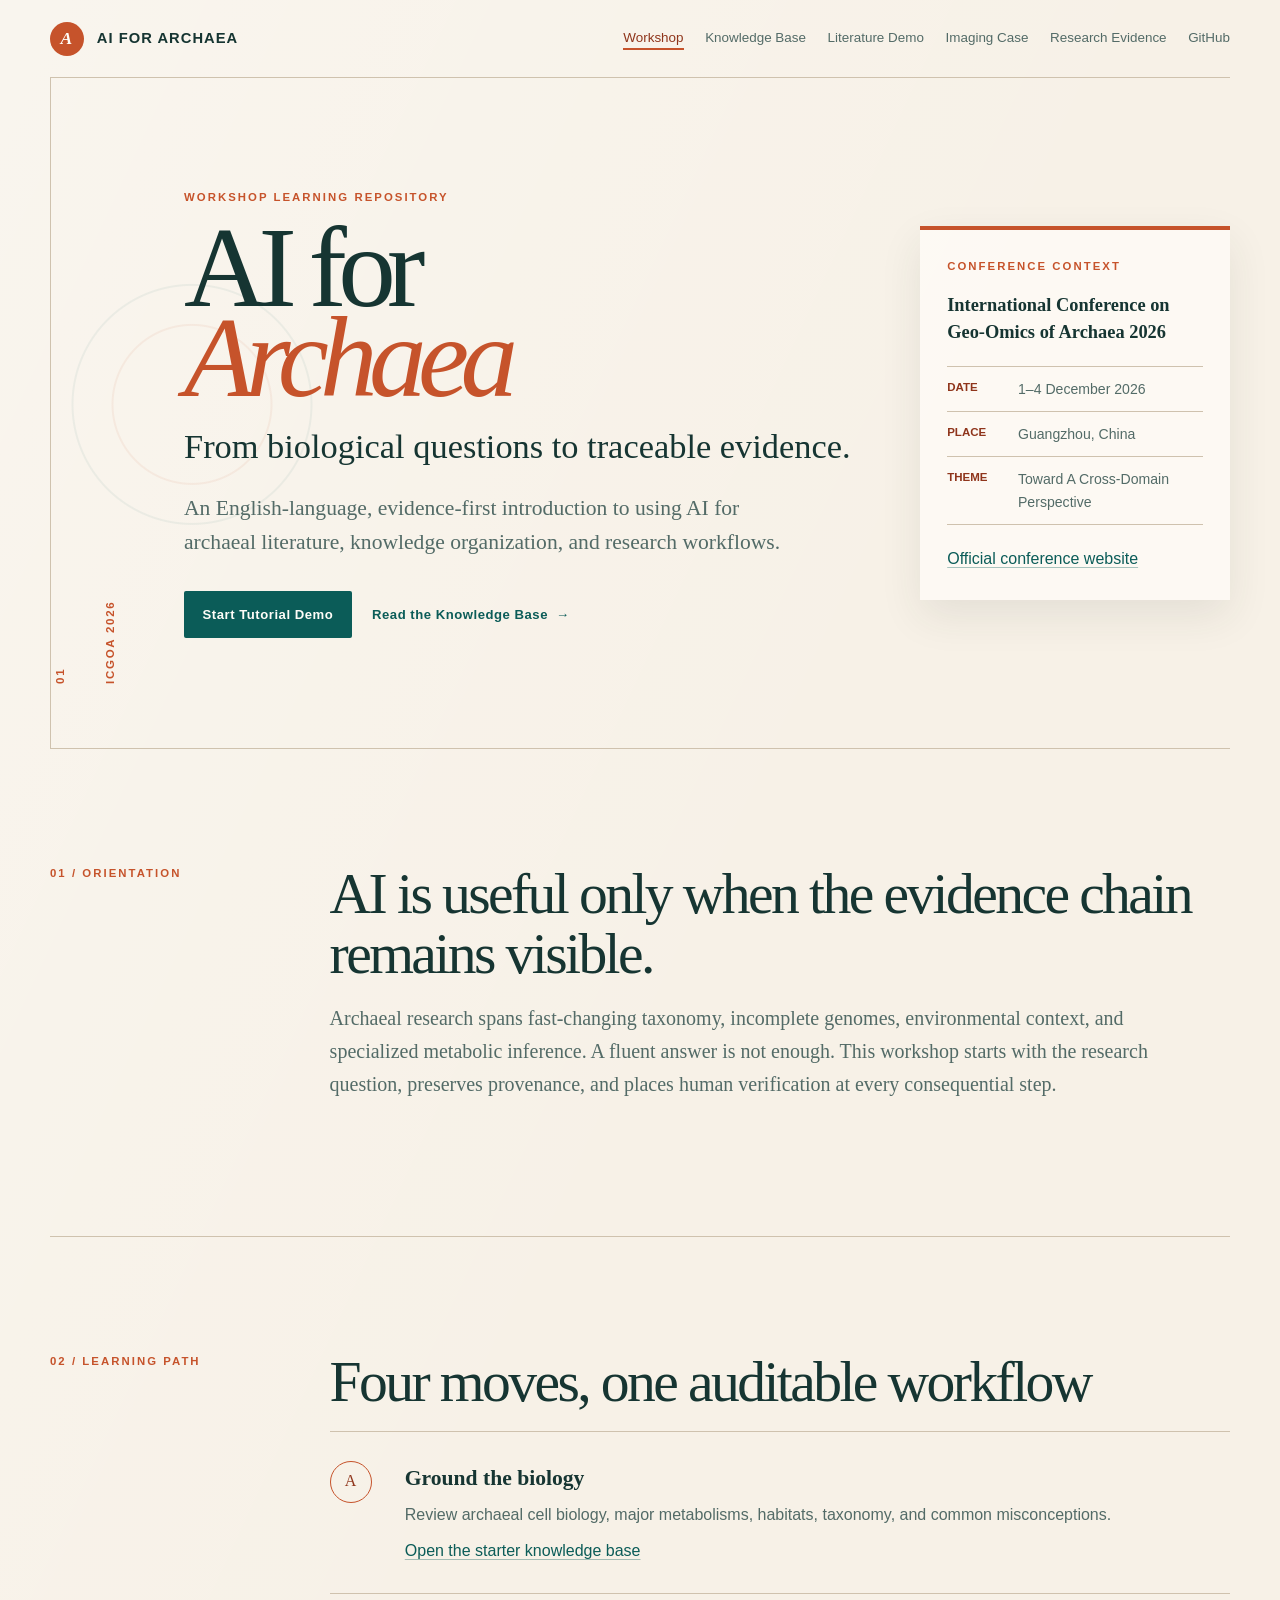
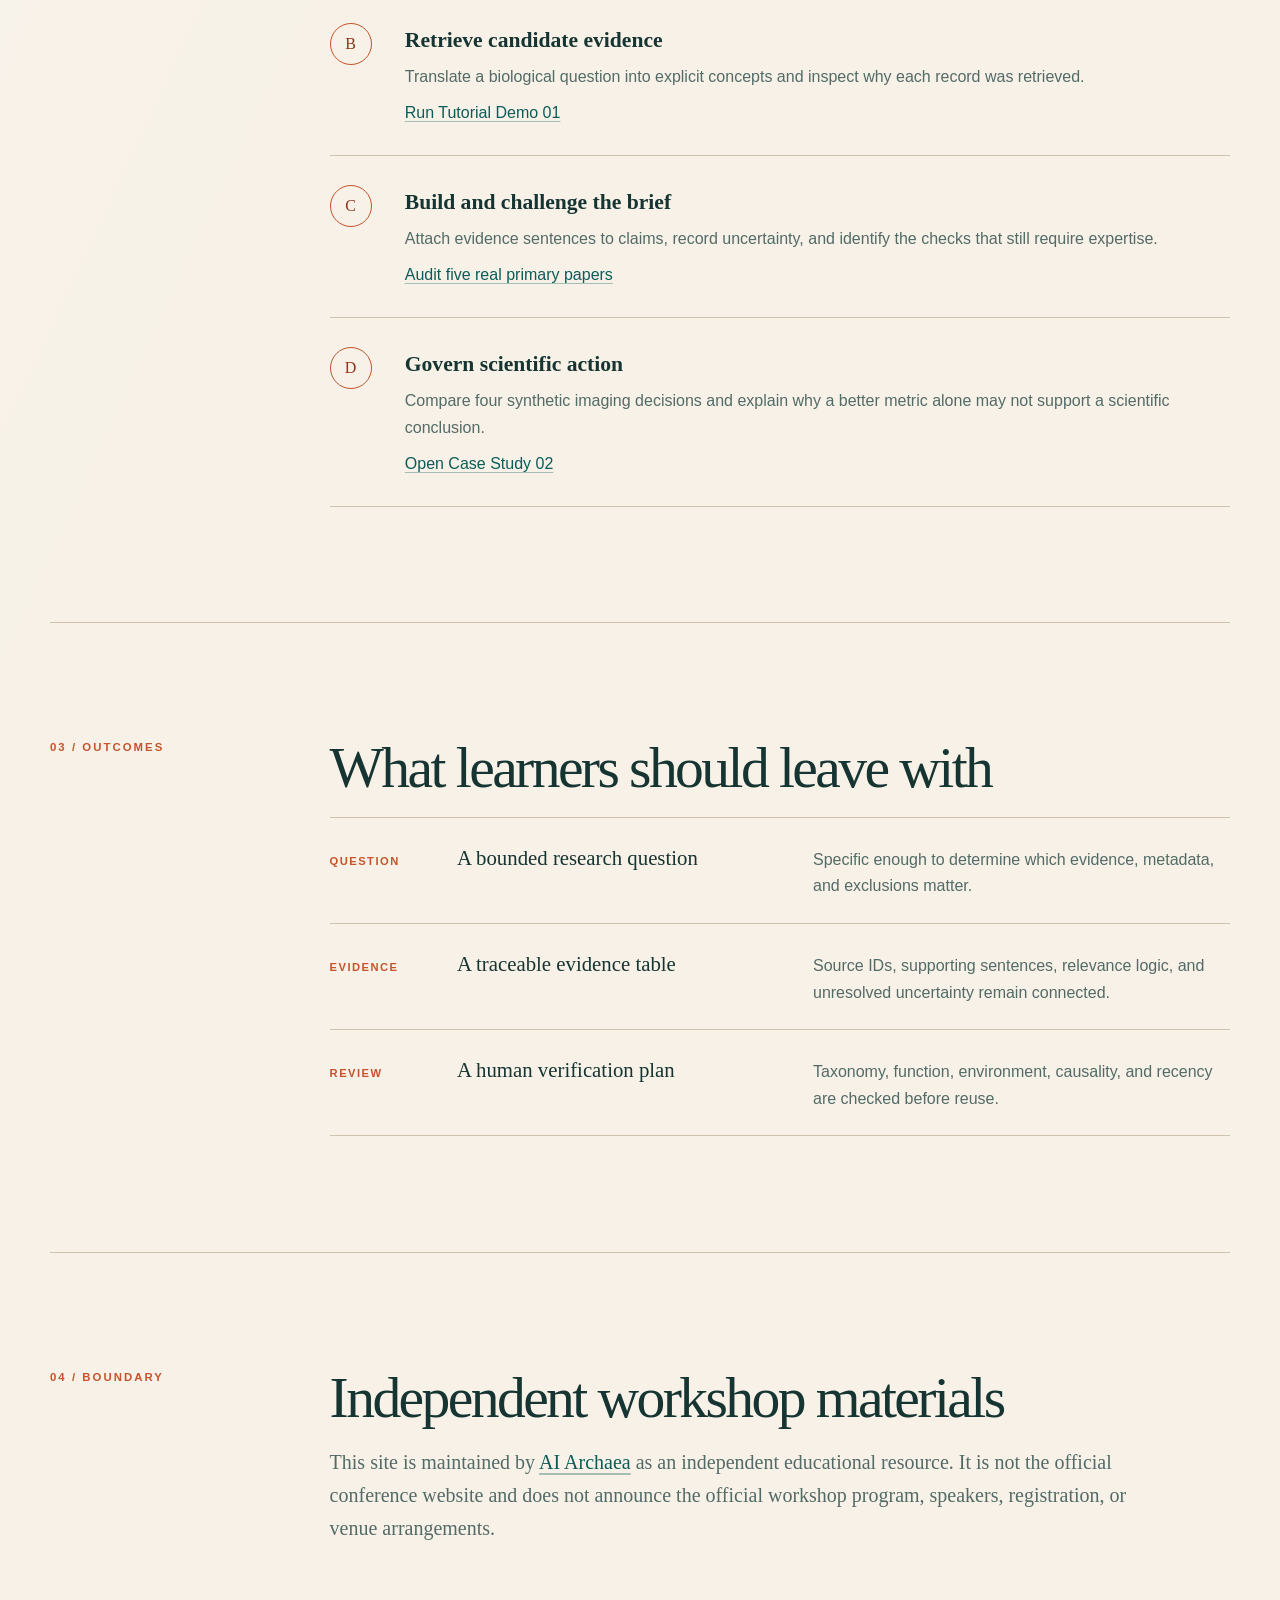
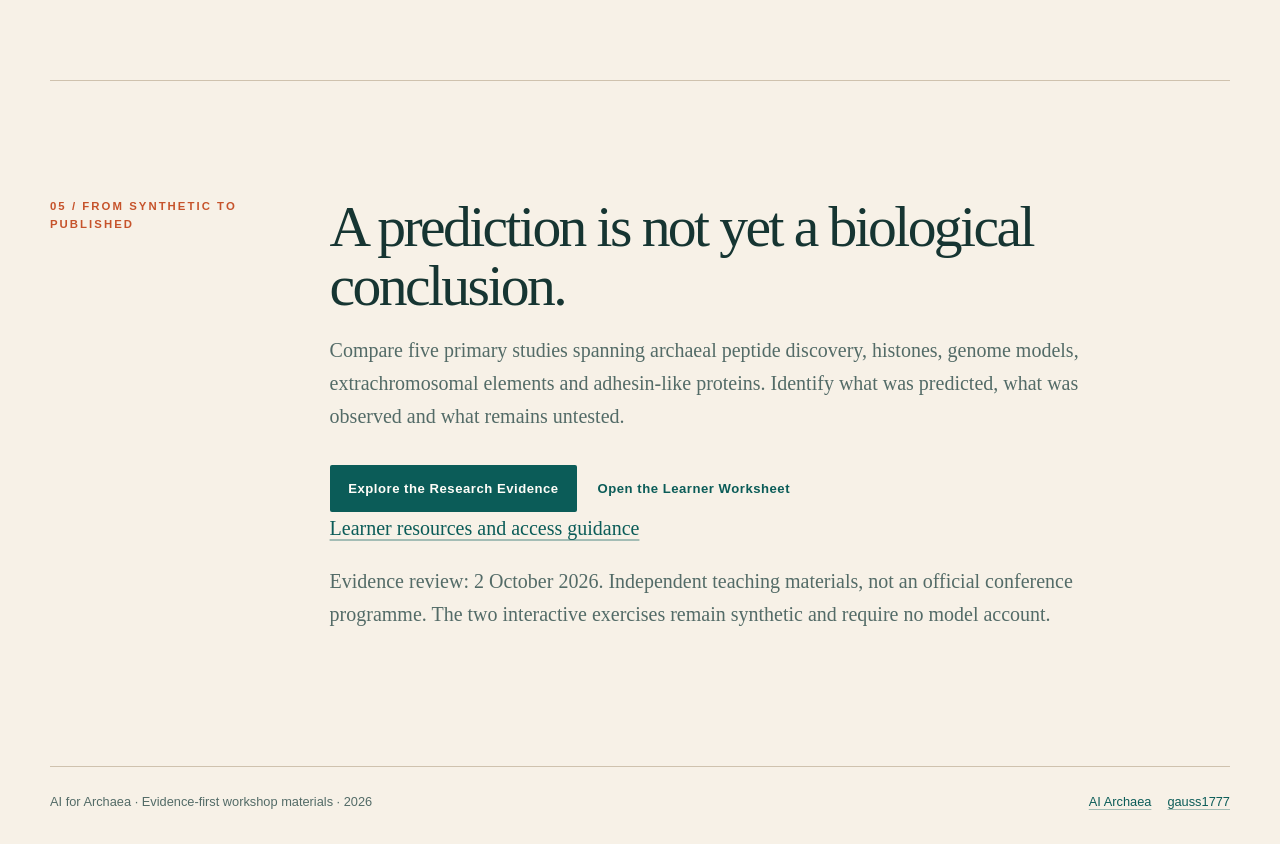
==== commit ce5c1f1d: "Learning resources" ====
--- a/index.html
+++ b/index.html
@@ -18,6 +18,7 @@
       <a href="knowledge-base.html">Knowledge Base</a>
       <a href="tutorial-demo.html">Literature Demo</a>
       <a href="imaging-agent-case-study.html">Imaging Case</a>
+      <a href="research-updates.html">Research Evidence</a>
       <a href="https://github.com/gauss1777/icgoa_2026_ai_for_archaea_workshop">GitHub</a>
     </nav>
   </header>
@@ -84,14 +85,14 @@
             <div>
               <h3>Build and challenge the brief</h3>
               <p>Attach evidence sentences to claims, record uncertainty, and identify the checks that still require expertise.</p>
-              <a href="tutorials/demo-01-literature-triage/README.md">Read the tutorial notes</a>
+              <a href="training/learner-worksheet.md">Audit five real primary papers</a>
             </div>
           </li>
           <li>
             <span class="path-index">D</span>
             <div>
               <h3>Govern scientific action</h3>
-              <p>Use CryoForge as a case study to separate reusable agent governance from atomic-only machinery, then redesign evidence gates for archaeal single-particle cryo-EM and cellular cryo-ET.</p>
+              <p>Compare four synthetic imaging decisions and explain why a better metric alone may not support a scientific conclusion.</p>
               <a href="imaging-agent-case-study.html">Open Case Study 02</a>
             </div>
           </li>
@@ -130,6 +131,19 @@
         <p>This site is maintained by <a href="https://gauss1777.github.io/">AI Archaea</a> as an independent educational resource. It is not the official conference website and does not announce the official workshop program, speakers, registration, or venue arrangements.</p>
       </div>
     </section>
+    <section class="manifesto section-shell">
+      <p class="section-number">05 / FROM SYNTHETIC TO PUBLISHED</p>
+      <div>
+        <h2>A prediction is not yet a biological conclusion.</h2>
+        <p>Compare five primary studies spanning archaeal peptide discovery, histones, genome models, extrachromosomal elements and adhesin-like proteins. Identify what was predicted, what was observed and what remains untested.</p>
+        <div class="hero-actions">
+          <a class="button primary" href="research-updates.html">Explore the Research Evidence</a>
+          <a class="button text-button" href="training/learner-worksheet.md">Open the Learner Worksheet</a>
+        </div>
+        <p><a href="training/README.md">Learner resources and access guidance</a></p>
+        <p class="revision-note">Evidence review: 2 October 2026. Independent teaching materials, not an official conference programme. The two interactive exercises remain synthetic and require no model account.</p>
+      </div>
+    </section>
   </main>
 
   <footer>
--- a/assets/style.css
+++ b/assets/style.css
@@ -446,6 +446,11 @@
   letter-spacing: 0.14em;
 }
 
+.kb-content,
+.case-content {
+  min-width: 0;
+}
+
 .kb-content > p {
   color: var(--ink-soft);
 }
@@ -656,7 +661,8 @@
 select:focus,
 textarea:focus,
 button:focus-visible,
-a:focus-visible {
+a:focus-visible,
+.table-scroll:focus-visible {
   outline: 3px solid rgba(198, 83, 43, 0.28);
   outline-offset: 2px;
 }
@@ -957,8 +963,13 @@
 }
 
 .table-scroll {
+  max-width: 100%;
   overflow-x: auto;
   border: 1px solid var(--line);
+}
+
+.table-scroll table {
+  display: table;
 }
 
 .transfer-table {
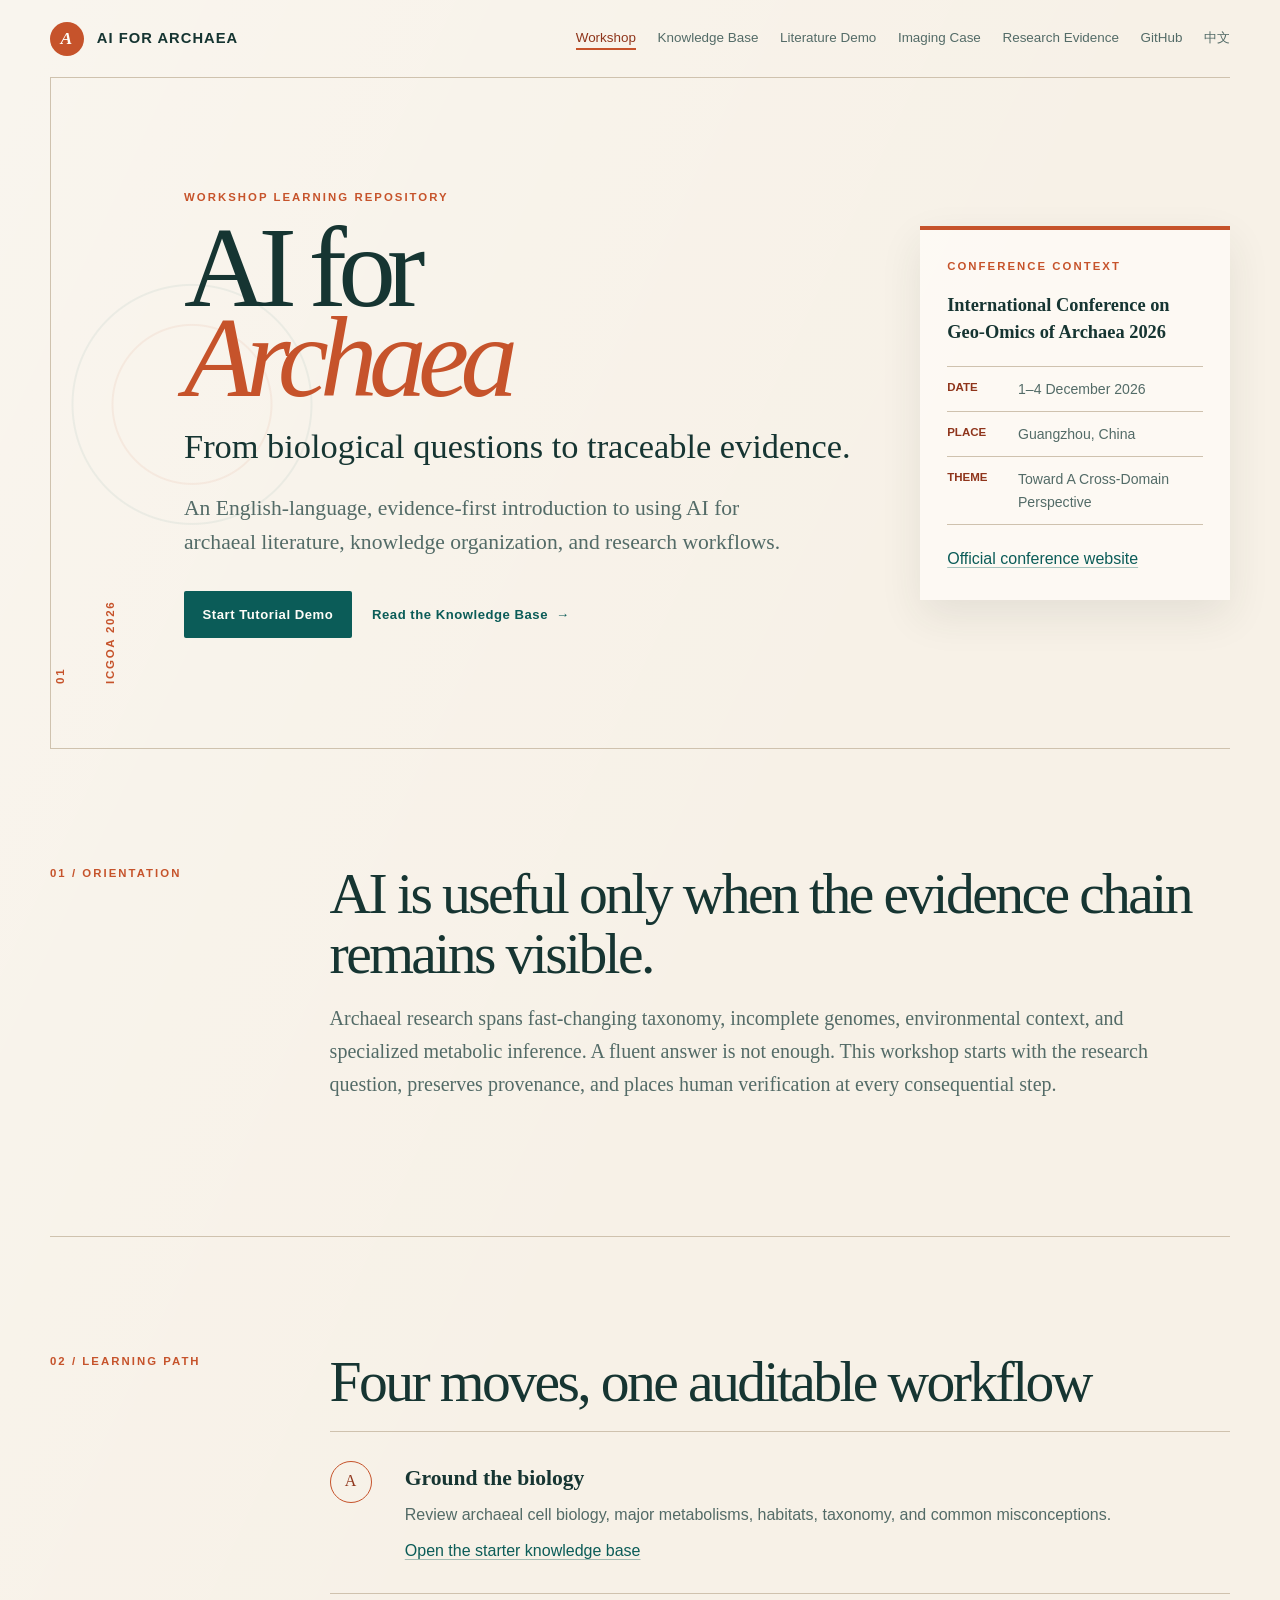
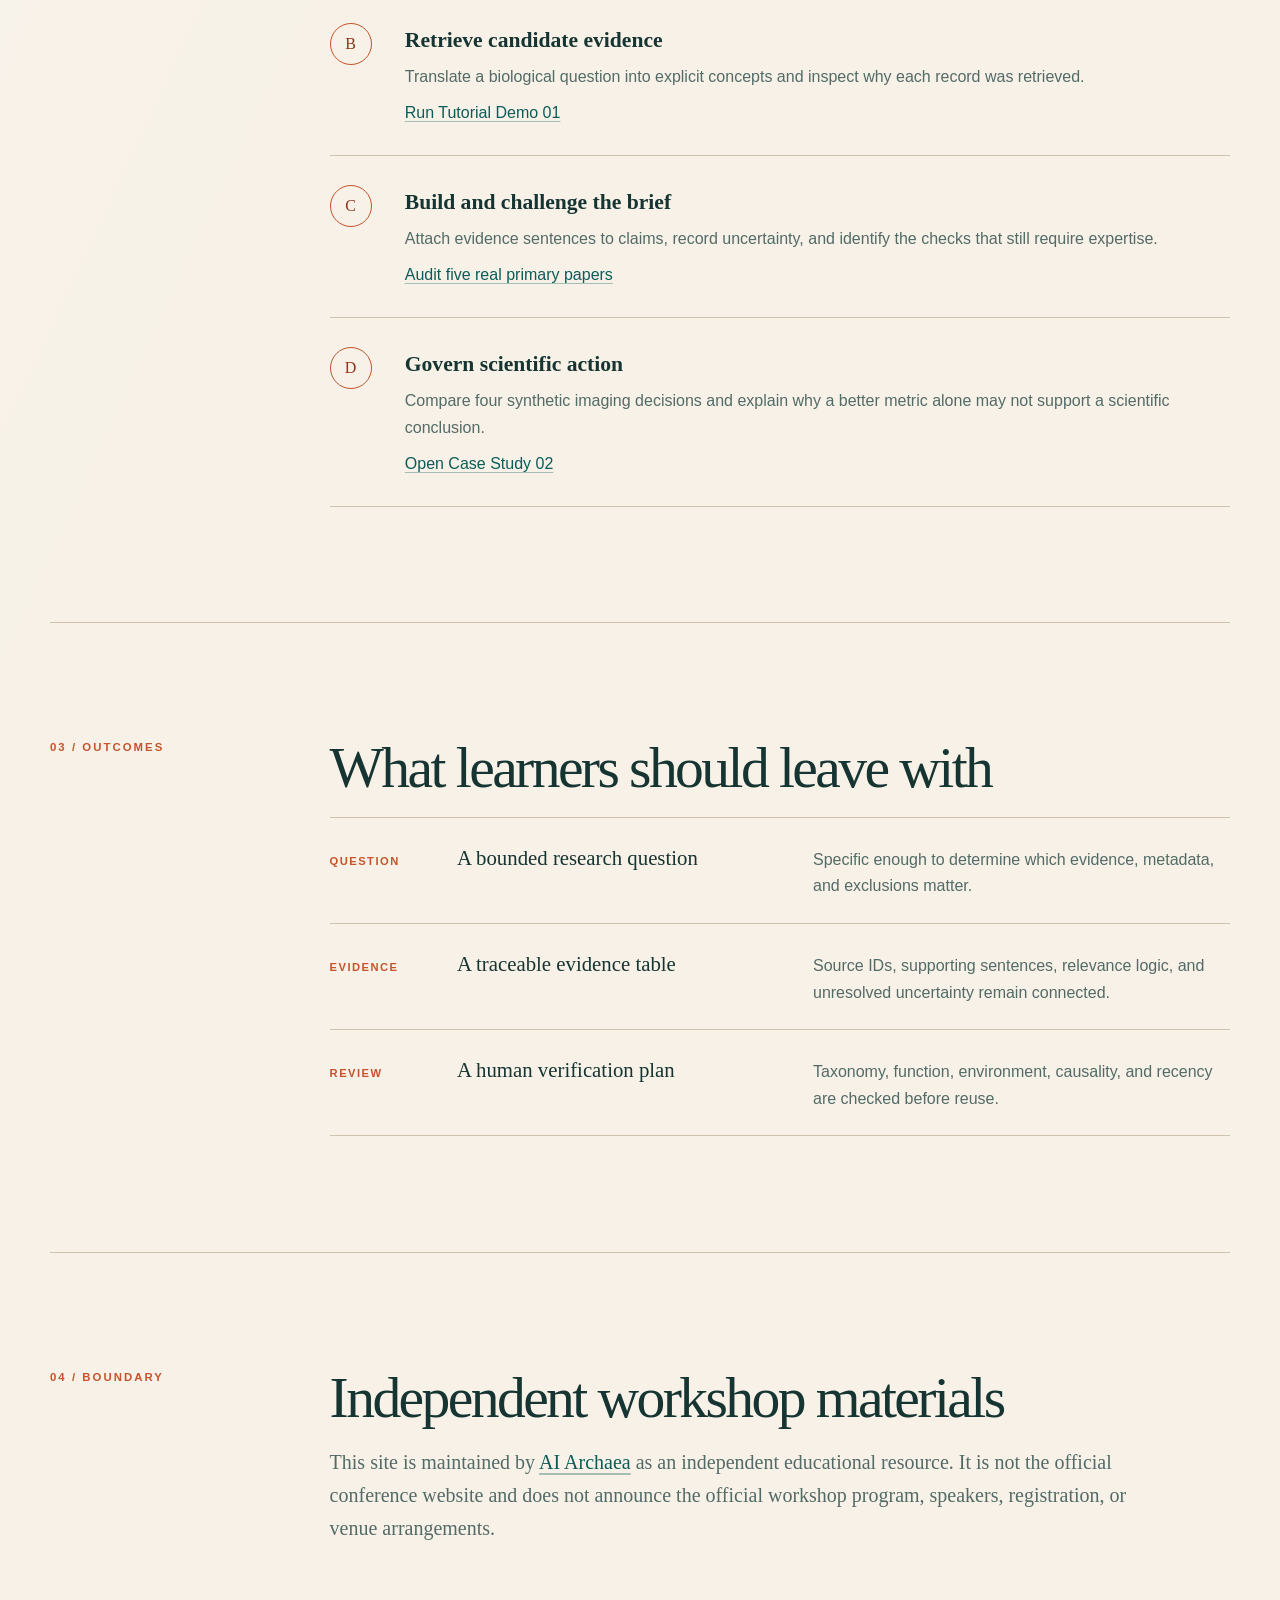
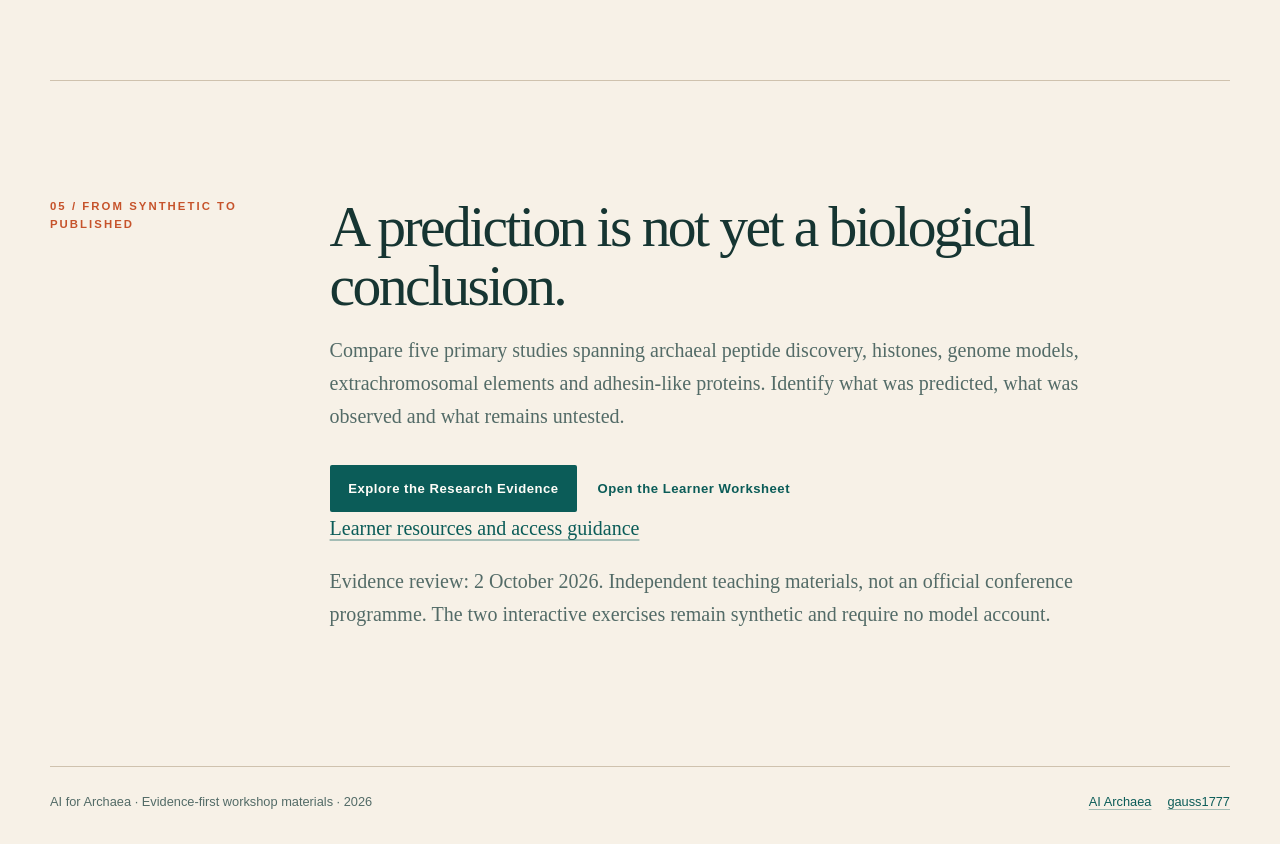
==== commit 5a853696: "Add complete Simplified Chinese learning edition" ====
--- a/index.html
+++ b/index.html
@@ -20,6 +20,7 @@
       <a href="imaging-agent-case-study.html">Imaging Case</a>
       <a href="research-updates.html">Research Evidence</a>
       <a href="https://github.com/gauss1777/icgoa_2026_ai_for_archaea_workshop">GitHub</a>
+      <a href="zh/index.html" lang="zh-CN" hreflang="zh-CN">中文</a>
     </nav>
   </header>
 
